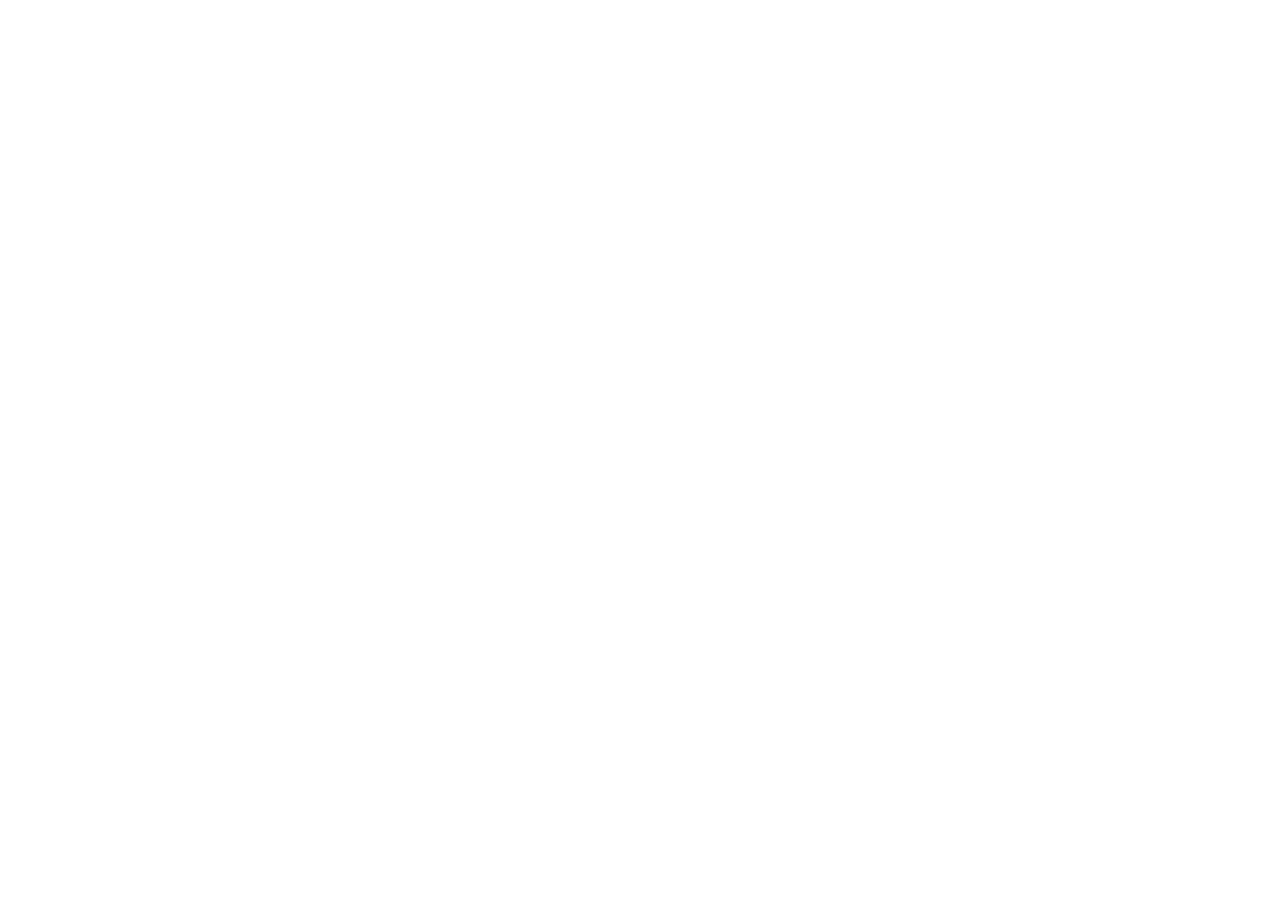
==== index.html @ 99125be9 "Segment 3 Commit 3" ====
<!DOCTYPE html>
<html lang="en">
<head>
   <meta charset="UTF-8">
   <meta name="viewport" content="width=device-width, initial-scale=1.0">
   <meta http-equiv="X-UA-Compatible" content="ie=edge">
   <title>Basic Charts</title>
   <script src="https://cdn.plot.ly/plotly-latest.min.js"></script>
   <script src="http://d3js.org/d3.v3.min.js" charset="utf-8"></script>
</head>
<body>
   <div id="plotArea"></div>
   <div id='myDiv'><!-- Plotly chart will be drawn inside this DIV --></div>
   <script src="charts.js"></script>
</body>
</html>
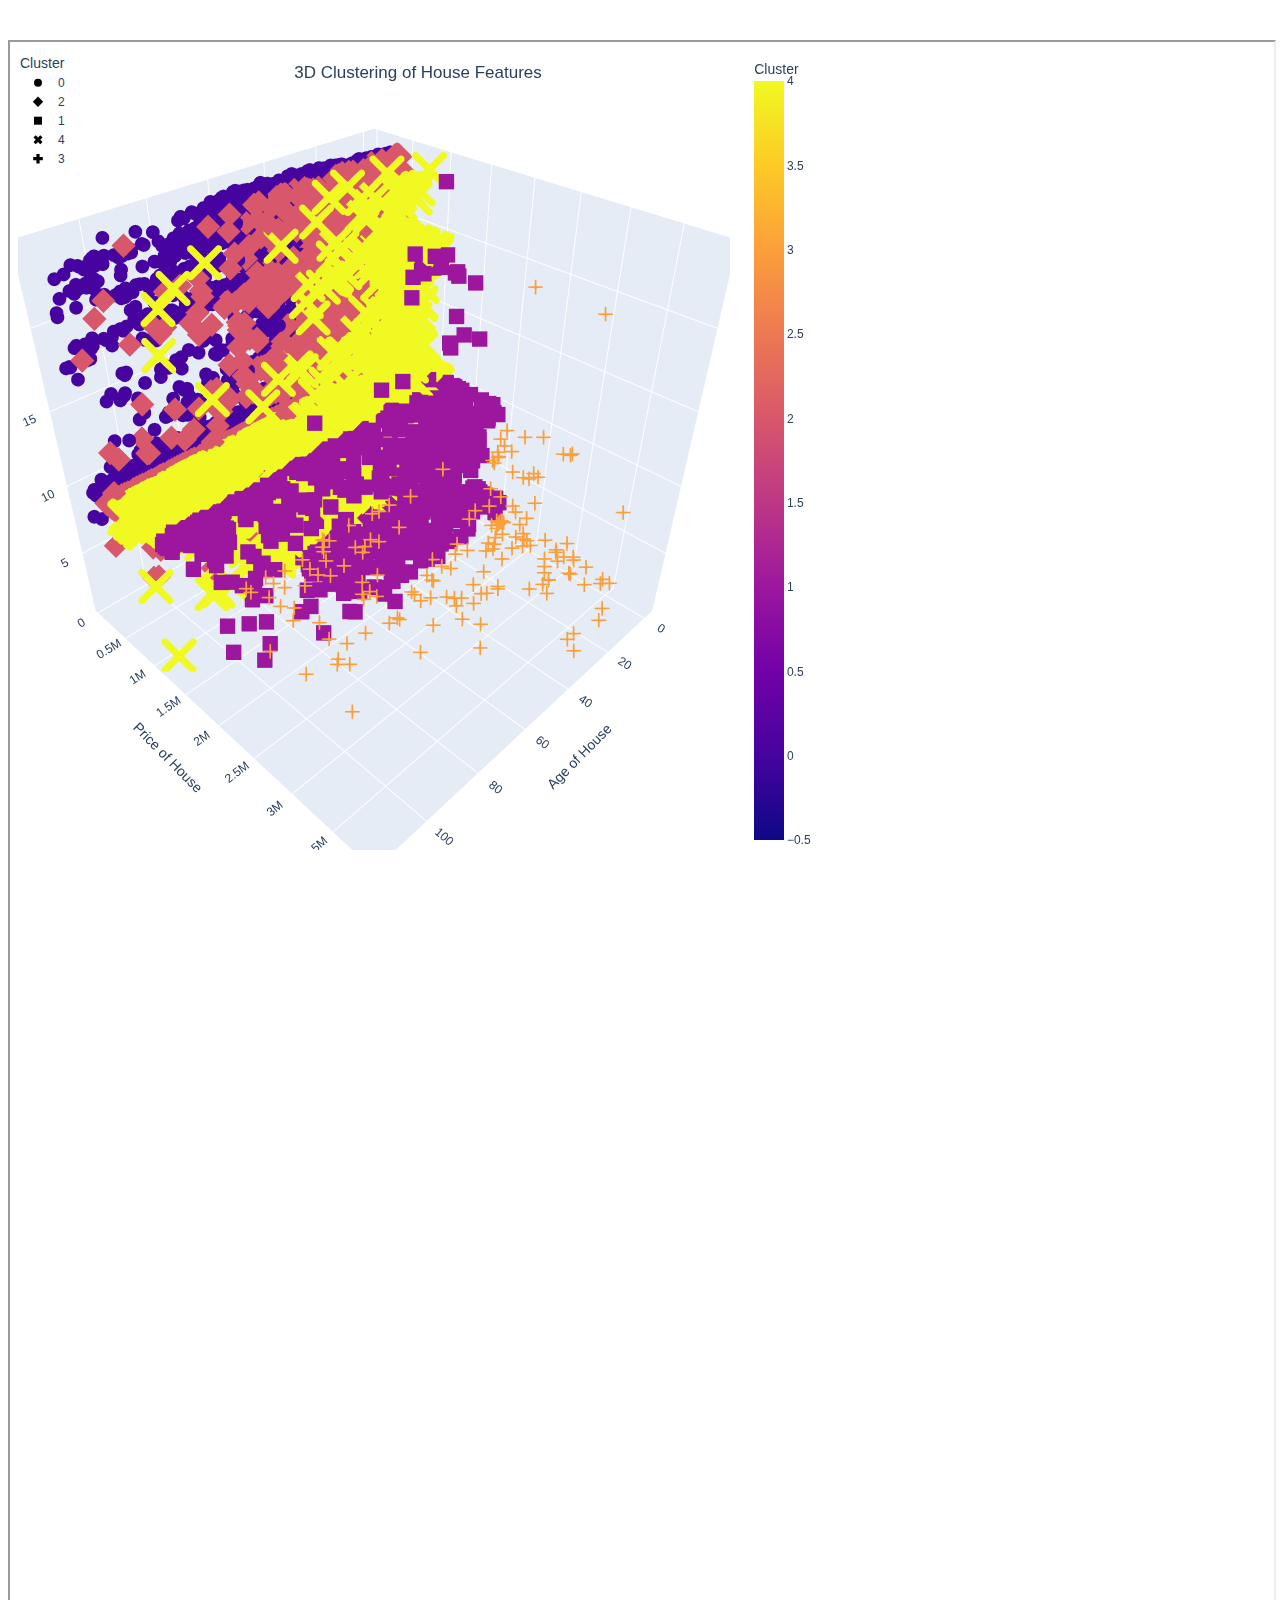
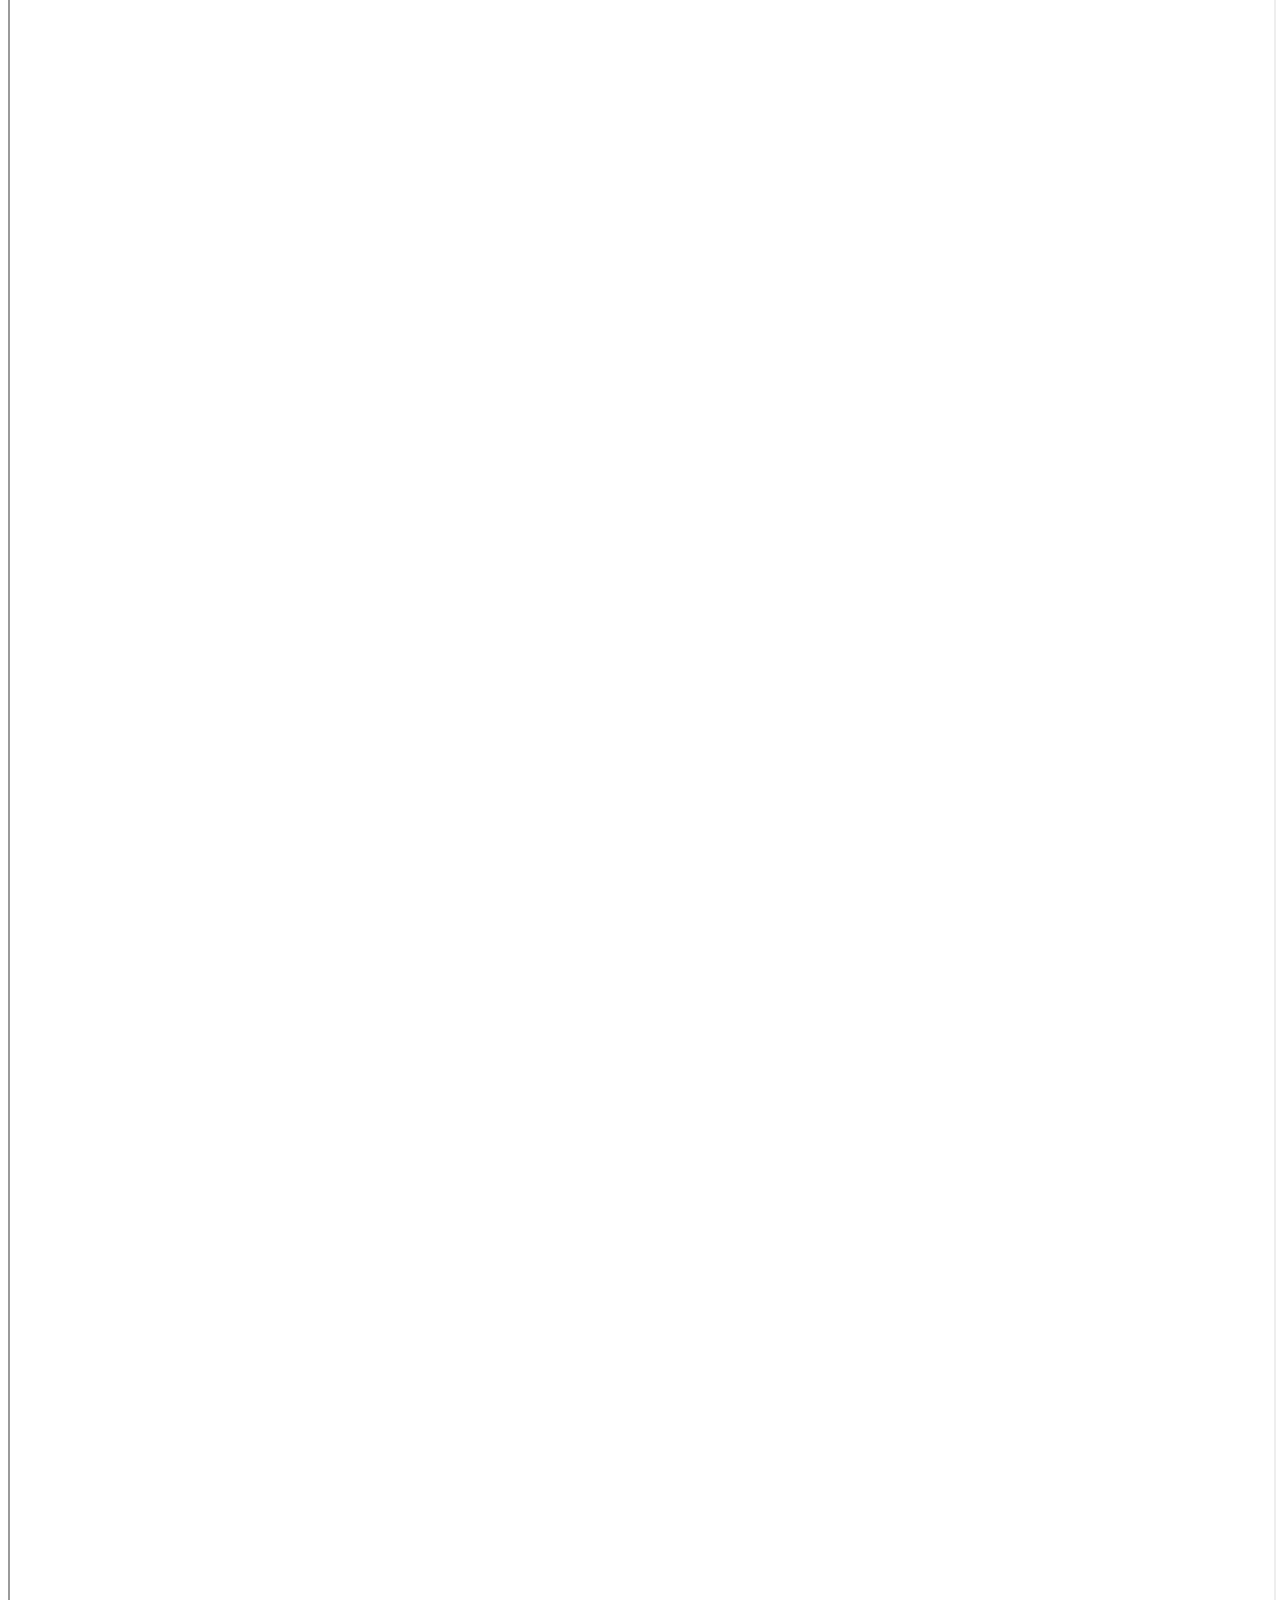
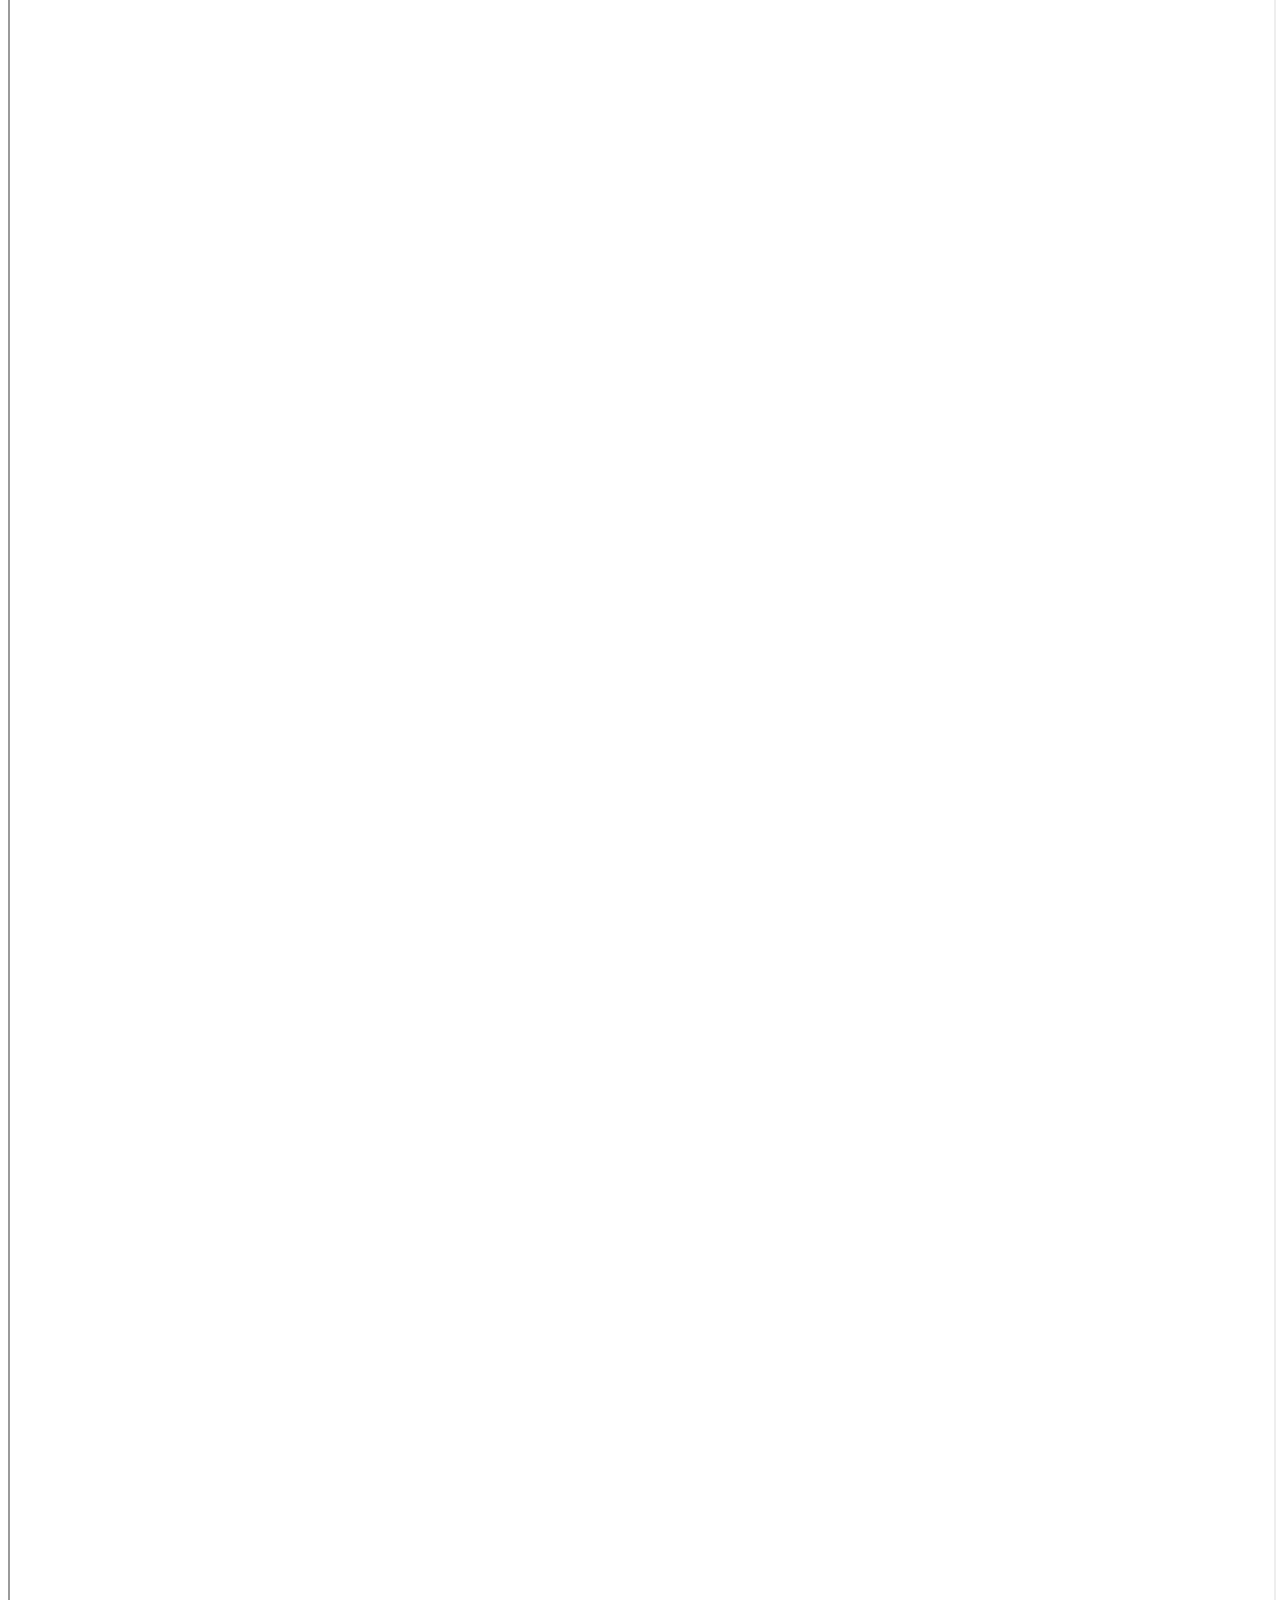
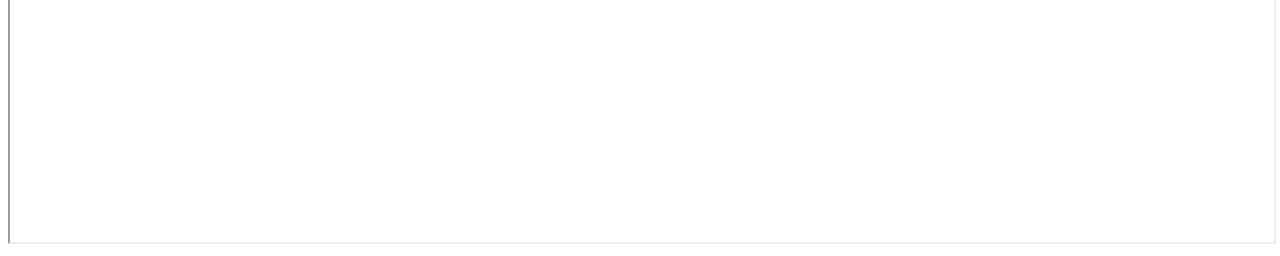
==== commit 322c236e: "Segment 3 Commit 4" ====
--- a/index.html
+++ b/index.html
@@ -4,13 +4,13 @@
    <meta charset="UTF-8">
    <meta name="viewport" content="width=device-width, initial-scale=1.0">
    <meta http-equiv="X-UA-Compatible" content="ie=edge">
-   <title>Basic Charts</title>
+   <title>Clustering 3D Plot</title>
    <script src="https://cdn.plot.ly/plotly-latest.min.js"></script>
    <script src="http://d3js.org/d3.v3.min.js" charset="utf-8"></script>
 </head>
 <body>
-   <div id="plotArea"></div>
-   <div id='myDiv'><!-- Plotly chart will be drawn inside this DIV --></div>
-   <script src="charts.js"></script>
+    <div class="container-fluid" style="margin-top:40px">
+        <iframe src="chart.html" width="100%" height="5000"></iframe>
+    </div>
 </body>
 </html>